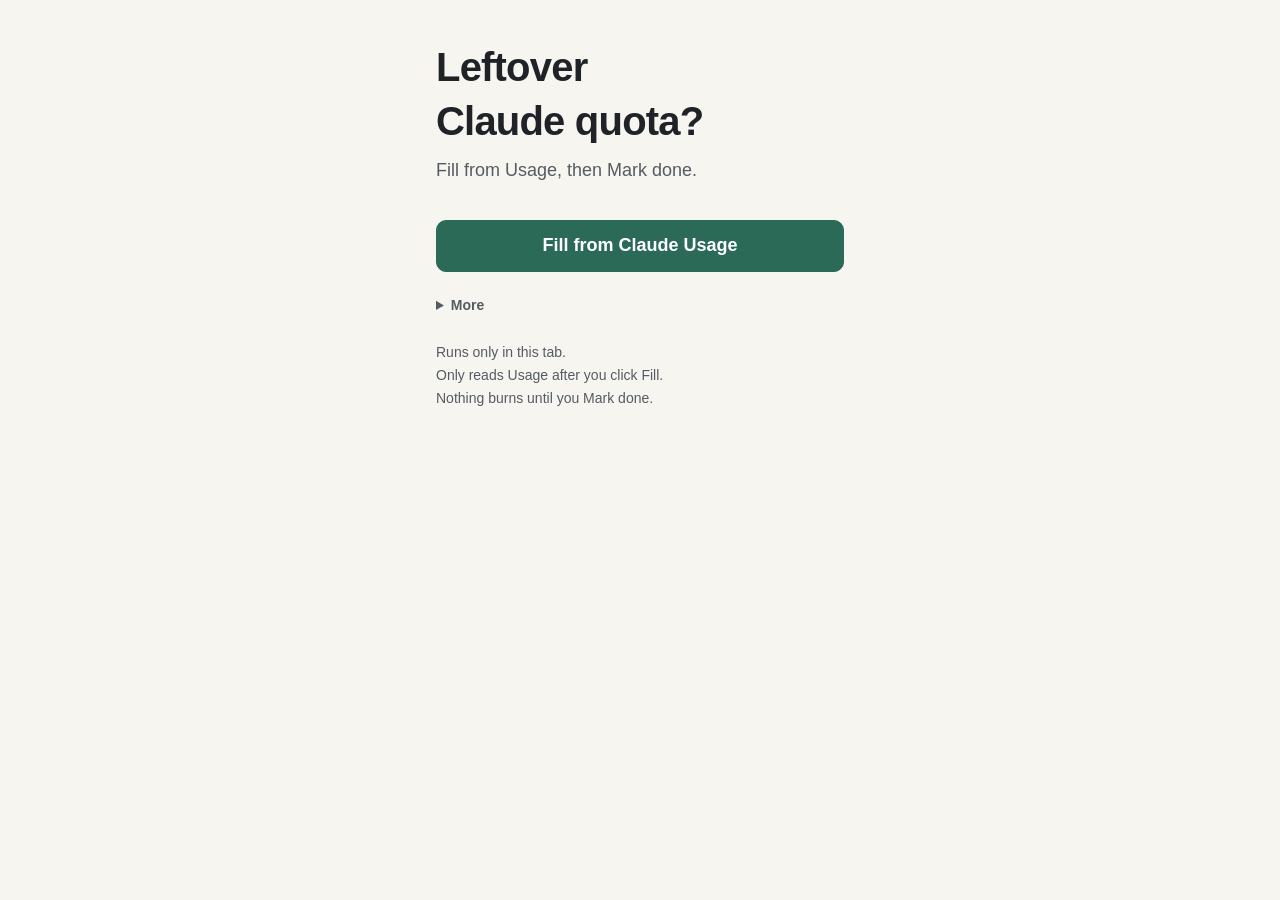
==== index.html @ 46fb60c3 "Focus the first visit on Fill, then one hero First visit shows the lead, the subline, and Fill from " ====
<!doctype html>
<html lang="en">
<head>
  <meta charset="utf-8">
  <meta name="viewport" content="width=device-width, initial-scale=1">
  <!-- Prototype stays offline: only local css/js. No requests, no remote images, no form posts. -->
  <meta http-equiv="Content-Security-Policy" content="default-src 'self'; img-src 'self' data:; connect-src 'none'; form-action 'none'; base-uri 'none'; object-src 'none'">
  <link rel="icon" href="data:,">
  <title>Leftover Claude quota?</title>
  <link rel="stylesheet" href="css/style.css">
</head>
<body>
  <header class="top">
    <div class="wrap">
      <h1>Leftover Claude quota?</h1>
      <p class="lead">Fill from Usage, then Mark done.</p>
    </div>
  </header>

  <main class="wrap" data-phase="first">
    <section id="calc" class="focus" aria-labelledby="calc-title">
      <h2 id="calc-title" class="visually-hidden"><span class="num">1</span>Copy numbers</h2>

      <form id="calc-form" novalidate>
        <div class="calc-actions focus-actions">
          <button type="button" class="primary" id="fill-usage-btn">Fill from Claude Usage</button>
          <p id="fill-status" class="fill-status" role="status" hidden></p>
        </div>

        <div id="usage-fields" hidden>
          <p class="msg info" id="restore-note" hidden>Brought back what you typed in this tab. Reset times may have changed — check Usage, then Get project.</p>

          <label class="field" for="claude-plan">Which plan?
            <select id="claude-plan">
              <option value="">Choose</option>
              <option value="pro">Pro</option>
              <option value="max5">Max (5×)</option>
              <option value="max20">Max (20×)</option>
              <option value="team">Team / Enterprise</option>
              <option value="other">Other plan</option>
              <option value="api">API billing</option>
            </select>
          </label>
          <p class="msg warn" id="claude-api" hidden>API billing has no session/weekly window — this tool doesn’t apply.</p>

          <fieldset class="service" id="svc-claude" aria-label="Claude usage">
            <div class="svc-body" id="claude-body">
              <div class="copy-grid" id="services"><!-- filled by js/app.js --></div>
            </div>
          </fieldset>
          <div class="calc-actions">
            <button type="submit" class="secondary" id="calc-btn">Get project</button>
          </div>
        </div>
      </form>

      <div id="calc-results" class="results" aria-live="polite"></div>

      <details class="overflow" id="overflow">
        <summary>More</summary>

        <p class="overflow-actions"><button type="button" class="secondary" id="example-btn">Try sample</button></p>

        <details class="how-copy">
          <summary>How to copy</summary>
          <ol class="copy-path" aria-label="Open Usage">
            <li>Claude</li>
            <li>Settings</li>
            <li>Usage</li>
          </ol>

          <ol class="num-key">
            <li><strong>Session</strong> — % used or left this window</li>
            <li><strong>Resets in</strong> — time until this window resets (skip if unused / blank)</li>
            <li><strong>Weekly</strong> — % + weekday &amp; time it resets</li>
          </ol>

          <div class="usage-map">
            <p class="hint">Example numbers, not a real screenshot. The fields below use the same numbers.</p>
            <div class="map-grid">
              <div class="map-block" data-slot="1" data-pct="72">
                <p class="map-k"><span class="map-mark">①</span> <span class="mode-label" data-used="Session — % used" data-left="Session — % left">Session — % used</span></p>
                <p class="map-v">72%</p>
                <span class="demo-bar" aria-hidden="true"><i class="demo-fill-72"></i></span>
              </div>
              <div class="map-block" data-slot="2" data-hours="3" data-minutes="12">
                <p class="map-k"><span class="map-mark">②</span> Resets in</p>
                <p class="map-v">3 hr 12 min</p>
              </div>
              <div class="map-block" data-slot="3" data-pct="31" data-day="4" data-clock="08:00">
                <p class="map-k"><span class="map-mark">③</span> <span class="mode-label" data-used="Weekly — % used" data-left="Weekly — % left">Weekly — % used</span></p>
                <p class="map-v">31% · Thu 8:00</p>
                <span class="demo-bar" aria-hidden="true"><i class="demo-fill-31"></i></span>
              </div>
            </div>
          </div>
        </details>

        <section id="quiz" aria-labelledby="quiz-title">
          <details class="prefs">
          <summary>Preferences (optional)</summary>
          <h2 id="quiz-title"><span class="num">2</span>Preferences <small>(optional)</small></h2>
          <p class="privacy">Answers stay in this tab until you close it.</p>
          <p class="skip-row"><button type="button" id="skip-btn" class="secondary">Skip to recommendations</button></p>

          <form id="quiz-form" novalidate>
            <fieldset class="q">
              <legend><span class="qn">Question 1</span> What do you want to use it for? (pick any)</legend>
              <div class="chips" id="q-domains"></div>
              <label class="field other">Something else:
                <input type="text" id="q-other" maxlength="40" autocomplete="off" placeholder="e.g. pets, childcare">
              </label>
            </fieldset>

            <fieldset class="q">
              <legend><span class="qn">Question 2</span> One thing you want to do soon?</legend>
              <label class="field">
                <span class="hint">One sentence is enough. If you write it, we’ll add a project card for that.</span>
                <input type="text" id="q-wish" maxlength="80" autocomplete="off" placeholder="e.g. Mom’s 60th birthday, learn three recipes">
              </label>
            </fieldset>

            <fieldset class="q">
              <legend><span class="qn">Question 3</span> What should you have when it’s done? (pick any)</legend>
              <div class="chips" id="q-outputs"></div>
            </fieldset>

            <fieldset class="q">
              <legend><span class="qn">Question 4</span> Who is this for? (pick any)</legend>
              <div class="chips" id="q-audiences"></div>
            </fieldset>

            <div class="clear-row">
              <button type="button" id="clear-btn" class="secondary">Clear my answers</button>
              <p class="hint">Clears quiz answers, step 1 numbers, and finished projects.</p>
              <p class="msg ok" id="clear-msg" role="status" hidden></p>
            </div>
          </form>
          </details>
        </section>

        <details id="recs-more" class="smaller" hidden>
          <summary>More projects</summary>
          <div id="more-list" class="cards"></div>
        </details>

        <details class="rules">
          <summary>How is the band chosen?</summary>
          <ol>
            <li>Session left and Weekly left: <strong>the smaller one</strong> is the effective left.</li>
            <li><strong>Large</strong>: both over 50% (50% itself is not over), <strong>and</strong> more than 1 day until the weekly reset.</li>
            <li><strong>Medium</strong>: one window is 20%–50% left. Both over 50% but the weekly reset is within 1 day is also Medium.</li>
            <li><strong>Small</strong>: one window is under 20% left, <strong>or</strong> only a few hours until the weekly reset (under 5 hours).</li>
            <li>If two rules match, use the smaller band. Nothing left means wait for a reset before a new project.</li>
            <li>Session resets every few hours, so its countdown does not change the band. If you’re limited by Session and it resets soon, Get project again after it resets.</li>
            <li>Small is about 15–30 minutes. Medium is about an hour. Large is about 2–3 hours, sometimes across more than one sitting.</li>
            <li>The band uses the percentages only, not which plan you pay for. The same 50% left can do more on a higher plan; that gap isn’t published.</li>
          </ol>
        </details>
      </details>
    </section>

    <section id="recs" class="hero-slot" aria-labelledby="recs-title" hidden>
      <h2 id="recs-title" class="visually-hidden" tabindex="-1"><span class="num">3</span>Pick a project</h2>

      <div id="done-banner" class="done-banner" role="status" hidden>
        <p id="done-line">Nice — re-copy the three numbers from Usage, then Get project again.</p>
        <button type="button" id="recalc-btn" class="primary">Back to step 1</button>
      </div>

      <div id="band-chips" class="band-chips" hidden></div>
      <div id="recs-list" class="cards"></div>
      <div id="recs-status" class="recs-status" aria-live="polite"></div>
    </section>
  </main>

  <footer class="foot">
    <div class="wrap">
      <p>Runs only in this tab.<br> Only reads Usage after you click Fill.<br> Nothing burns until you Mark done.</p>
    </div>
  </footer>

  <script src="js/projects.js"></script>
  <script src="js/core.js"></script>
  <script src="js/app.js"></script>
</body>
</html>
---- css/style.css ----
/* 只用系统字体，不加载任何外部资源。先按手机写，宽屏再放开。 */
:root {
  --bg: #f7f5f0;
  --paper: #ffffff;
  --text: #1f2328;
  --muted: #555b62;
  --line: #e0dbd0;
  --accent: #2b6a57;
  --accent-dark: #1f4f41;
  --info-bg: #eef3f1;
  --warn-bg: #fff4dc;
  --warn: #6e4a00;
  --err-bg: #fdecec;
  --err: #9b2c2c;
  --ok-bg: #e7f4ec;
  --ok: #1b5e3b;
  --small-bg: #e5f3ea;
  --small: #1b6440;
  --medium-bg: #fff0d4;
  --medium: #7f4c00;
  --large-bg: #e4ecfb;
  --large: #1f4b92;
  --none-bg: #f3e6e6;
  --none: #7d3434;
  --radius: 12px;
}

* { box-sizing: border-box; }

html { -webkit-text-size-adjust: 100%; scroll-behavior: smooth; }

body {
  margin: 0;
  background: var(--bg);
  color: var(--text);
  font: 16px/1.65 -apple-system, BlinkMacSystemFont, "PingFang SC", "Hiragino Sans GB",
    "Microsoft YaHei", "Noto Sans CJK SC", "Source Han Sans SC", "Segoe UI", sans-serif;
  overflow-wrap: anywhere;
}

.wrap { max-width: 440px; margin: 0 auto; padding: 0 16px; }

a { color: var(--accent-dark); }

h1, h2, h3 { line-height: 1.35; text-wrap: balance; }

[hidden] { display: none !important; }

/* ---------- 顶部 ---------- */
.top {
  background: transparent;
  padding: 32px 0 8px;
}
.tag {
  display: inline-block;
  margin: 0 0 10px;
  padding: 2px 10px;
  border-radius: 999px;
  background: var(--info-bg);
  color: var(--accent-dark);
  font-size: 13px;
}
.top h1 { margin: 0 0 8px; font-size: 34px; letter-spacing: -0.02em; }
.lead { margin: 0; color: var(--muted); font-size: 18px; }
.how-copy { margin: 0 0 12px; }
.how-copy > summary,
.prefs > summary { cursor: pointer; font-weight: 600; color: var(--accent-dark); }
.prefs > summary { font-size: 22px; color: var(--text); }
.num-key { margin: 10px 0 4px; padding-left: 1.25em; }
.num-key li { margin: 4px 0; }
.how-copy .usage-map { margin-top: 12px; }
.how-copy .map-grid { margin-top: 8px; }
.empty-title { margin: 8px 0 0; font-weight: 700; }
.empty-hint { margin: 4px 0 0; color: var(--muted); }

/* ---------- 每一步 ---------- */
.focus, .hero-slot {
  margin: 12px 0 0;
  padding: 0;
  background: transparent;
  border: 0;
  scroll-margin-top: 12px;
}
.step {
  margin: 22px 0;
  padding: 20px 16px;
  background: var(--paper);
  border: 1px solid var(--line);
  border-radius: var(--radius);
  scroll-margin-top: 12px;
}
.step h2 { margin: 0 0 10px; font-size: 22px; display: flex; align-items: center; gap: 10px; flex-wrap: wrap; }
.step h2 small { font-size: 14px; font-weight: normal; color: var(--muted); }
.num {
  display: inline-grid;
  place-items: center;
  width: 30px;
  height: 30px;
  border-radius: 50%;
  background: var(--accent);
  color: #fff;
  font-size: 16px;
  flex: none;
}

.honest {
  margin: 14px 0;
  padding: 12px 14px;
  background: var(--warn-bg);
  border-left: 4px solid #d49a1a;
  border-radius: 8px;
}
.honest p { margin: 0; }

.copy-path {
  list-style: none;
  margin: 8px 0 4px;
  padding: 12px 14px;
  background: var(--info-bg);
  border-radius: 10px;
  font-weight: 700;
  font-size: 18px;
  line-height: 1.45;
}
.copy-path li { display: block; }
.copy-path li + li::before { content: "→ "; font-weight: 600; }
.copy-aside { margin: 4px 0 0; color: var(--muted); font-size: 14px; }

.usage-map { margin: 14px 0 0; padding: 0; }
.usage-map figcaption { color: var(--muted); font-size: 14px; margin: 0 0 8px; }
.map-grid, .copy-grid {
  display: grid;
  gap: 12px;
  margin: 0;
}
.map-block, .copy-slot {
  min-width: 0;
  padding: 12px;
  border: 1px dashed #b9b2a4;
  border-radius: 10px;
  background: #fcfbf8;
}
.map-k { margin: 0; font-weight: 600; font-size: 15px; }
.map-v { margin: 8px 0; font-size: 22px; font-weight: 700; line-height: 1.3; }
.map-mark {
  display: inline-grid;
  place-items: center;
  min-width: 1.7em;
  height: 1.7em;
  margin-right: 4px;
  padding: 0 5px;
  border-radius: 999px;
  background: var(--accent);
  color: #fff;
  font-size: 13px;
  font-weight: 700;
  vertical-align: 1px;
}
.demo-bar { display: block; height: 8px; border-radius: 4px; background: #e6e1d6; overflow: hidden; }
.demo-bar i { display: block; height: 100%; background: #8c8577; }
.demo-fill-72 { width: 72%; }
.demo-fill-31 { width: 31%; }
.copy-slot h3 { margin: 0 0 8px; font-size: 16px; }
.copy-slot .field .hint { display: block; }
@media (min-width: 720px) {
  .copy-slot[data-slot="2"] .reset .choice:first-of-type {
    display: grid;
    grid-template-columns: auto 1fr;
    align-items: center;
    column-gap: 8px;
  }
  .copy-slot[data-slot="2"] .reset .choice:first-of-type > .unit { grid-column: 2; }
}
.visually-hidden {
  position: absolute;
  width: 1px;
  height: 1px;
  padding: 0;
  margin: -1px;
  overflow: hidden;
  clip: rect(0, 0, 0, 0);
  white-space: nowrap;
  border: 0;
}

.hint { color: var(--muted); font-size: 14px; margin: 4px 0; }
.small { color: var(--muted); font-size: 14px; }
.privacy { color: var(--muted); }

/* ---------- 表单 ---------- */
fieldset { border: 0; margin: 0; padding: 0; min-width: 0; }
legend { padding: 0; }

input[type="text"], input[type="time"], select {
  font: inherit;
  font-size: 16px; /* 16px 以下 iPhone 会自动放大页面 */
  color: var(--text);
  padding: 7px 10px;
  border: 1px solid #b9b2a4;
  border-radius: 8px;
  background: #fff;
  max-width: 100%;
}
input[type="text"] { width: 100%; }
input:focus, select:focus, button:focus, summary:focus, a:focus {
  outline: 3px solid #7fb8a6;
  outline-offset: 2px;
}
[aria-invalid="true"] { border-color: var(--err) !important; background: var(--err-bg) !important; }

input[type="radio"], input[type="checkbox"] { width: 18px; height: 18px; accent-color: var(--accent); vertical-align: -3px; }

.field { display: block; margin: 10px 0; }
.field select, .field input[type="time"] { margin-top: 4px; }

.services, .copy-grid { display: grid; gap: 12px; }

.service {
  border: 0;
  margin: 12px 0 0;
  padding: 0;
  background: transparent;
}
.where { margin: 8px 0; padding: 6px 10px; background: var(--info-bg); border-radius: 8px; font-size: 15px; }

.inline { margin: 10px 0; }
.inline legend { font-weight: 600; margin-bottom: 4px; }
.inline label { display: inline-flex; align-items: center; gap: 6px; margin: 4px 16px 4px 0; }

.window { margin-top: 14px; padding-top: 12px; border-top: 1px dashed var(--line); }
.window h3 { margin: 0; font-size: 16px; }
.pct { display: flex; align-items: center; gap: 6px; margin-top: 4px; }
.pct input { width: 7em; }

.reset legend { font-weight: 600; margin: 6px 0 2px; }
.choice { display: flex; align-items: center; flex-wrap: wrap; gap: 6px; margin: 6px 0; }
.choice input.short { width: 3.6em; }
.unit { display: inline-flex; align-items: center; gap: 6px; white-space: nowrap; }

.row { display: flex; flex-wrap: wrap; gap: 4px 20px; }
.row .field { margin: 8px 0; }

button {
  font: inherit;
  cursor: pointer;
  border-radius: 10px;
  padding: 10px 18px;
  min-height: 44px;
}
.primary {
  background: var(--accent);
  border: 1px solid var(--accent);
  color: #fff;
  font-weight: 600;
}
.primary:hover { background: var(--accent-dark); }
.secondary {
  background: #fff;
  border: 1px solid #b9b2a4;
  color: var(--text);
}
.secondary:hover { background: var(--bg); }
.calc-actions { display: flex; flex-wrap: wrap; gap: 10px; margin-top: 16px; }
.calc-actions button { flex: 1 1 100%; }
.focus-actions { margin-top: 22px; }
.focus-actions .primary { width: 100%; font-size: 18px; min-height: 52px; }
#calc-btn { font-size: 17px; }
.fill-status { flex: 1 0 100%; margin: 0; font-size: 14px; }
.fill-status.working { color: var(--muted); }
.fill-status.ok { color: var(--ok); }
.fill-status.warn { color: var(--warn); }
#calc-btn { margin: 0; width: 100%; }

/* ---------- 计算结果 ---------- */
.results { margin-top: 14px; }
.result {
  margin: 10px 0;
  padding: 12px 14px;
  border-radius: var(--radius);
  border: 1px solid var(--line);
}
.result-title { margin: 0 0 4px; font-weight: 700; font-size: 17px; }
.result-summary { margin: 0 0 6px; font-weight: 600; }
.result ul { margin: 4px 0; padding-left: 20px; }
.result .notes li { color: var(--warn); }
.result-error { background: var(--err-bg); border-color: #e6b8b8; }
.result-error li { color: var(--err); }
.next { font-weight: 600; }

.msg { margin: 8px 0; padding: 8px 12px; border-radius: 8px; }
.msg.info { background: var(--info-bg); }
.msg.warn { background: var(--warn-bg); color: var(--warn); }
.msg.ok { background: var(--ok-bg); color: var(--ok); }

.rules { margin-top: 16px; }
.rules summary { cursor: pointer; font-weight: 600; color: var(--accent-dark); }
.rules ol { padding-left: 20px; }

/* 档位颜色（同时都写了文字，不只靠颜色区分） */
.band-small { background: var(--small-bg); }
.band-medium { background: var(--medium-bg); }
.band-large { background: var(--large-bg); }
.band-none { background: var(--none-bg); }
.badge {
  display: inline-block;
  padding: 1px 10px;
  border-radius: 999px;
  font-size: 14px;
  font-weight: 700;
  background: #fff;
  border: 1px solid currentColor;
}
.band-small .badge { color: var(--small); }
.band-medium .badge { color: var(--medium); }
.band-large .badge { color: var(--large); }
.band-none .badge { color: var(--none); }
.msg.band { font-weight: 600; }

/* ---------- 问卷 ---------- */
.q { margin: 16px 0; }
.q legend { font-weight: 600; margin-bottom: 6px; }
.qn {
  display: inline-block;
  margin-right: 6px;
  padding: 0 8px;
  border-radius: 6px;
  background: var(--info-bg);
  color: var(--accent-dark);
  font-size: 13px;
}
.chips { display: flex; flex-wrap: wrap; gap: 8px; }
.chip {
  display: inline-flex;
  align-items: center;
  gap: 6px;
  padding: 7px 12px;
  border: 1px solid #c9c2b4;
  border-radius: 999px;
  background: #fff;
  cursor: pointer;
  min-height: 40px;
}
.chip:has(input:checked) { border-color: var(--accent); background: var(--info-bg); }
.chip-2line { border-radius: 12px; align-items: flex-start; }
.chip-2line input { margin-top: 3px; }
.chip-hint { display: block; color: var(--muted); font-size: 13px; line-height: 1.4; }
.skip-row { display: flex; flex-wrap: wrap; align-items: center; gap: 6px 10px; margin: 10px 0; color: var(--muted); font-size: 15px; }
.skip-row button { min-height: 40px; padding: 6px 14px; }
.other { margin-top: 12px; }
.other input { margin-top: 4px; }
.clear-row { margin-top: 18px; padding-top: 14px; border-top: 1px dashed var(--line); }

/* ---------- 推荐：一行档位芯片 + 一张全宽 hero ---------- */
.recs-status { margin: 10px 0 0; color: var(--muted); font-size: 14px; }
.recs-status .msg,
.recs-status .band-small,
.recs-status .band-medium,
.recs-status .band-large,
.recs-status .band-none {
  background: transparent;
  padding: 0;
  margin: 4px 0 0;
  border-radius: 0;
  font-weight: 500;
  color: var(--muted);
}
.recs-status .msg.warn { color: var(--warn); }
.recs-status .msg.ok { color: var(--ok); }
.band-chips {
  display: flex;
  flex-wrap: nowrap;
  align-items: center;
  gap: 8px;
  margin: 18px 0 12px;
  white-space: nowrap;
}
.band-chip {
  display: inline-block;
  padding: 3px 12px;
  border-radius: 999px;
  background: var(--paper);
  border: 1px solid var(--line);
  font-size: 14px;
  font-weight: 700;
  line-height: 1.4;
}
.cards {
  display: block;
  margin: 0;
}
.card {
  display: flex;
  flex-direction: column;
  padding: 14px;
  border: 1px solid var(--line);
  border-radius: var(--radius);
  background: #fff;
}
#recs-list .card {
  width: 100%;
  padding: 22px 20px 18px;
  border: 0;
  border-top: 6px solid var(--accent);
  border-radius: 16px;
  background: var(--paper);
  box-shadow: 0 12px 32px rgba(31, 35, 40, 0.14);
}
#recs-list .card.band-small { border-top-color: var(--small); }
#recs-list .card.band-medium { border-top-color: var(--medium); }
#recs-list .card.band-large { border-top-color: var(--large); }
.card .why-line { margin: 0 0 12px; }
.card .steps { margin: 0 0 12px; }
.card .steps summary { cursor: pointer; font-weight: 600; color: var(--accent-dark); }
.card h3 { margin: 0 0 8px; font-size: 18px; }
#recs-list .card h3 { font-size: 26px; line-height: 1.25; }
#recs-list .card .why-line { font-size: 17px; }
.card dl { margin: 0 0 12px; flex: 1; }
.card dt { margin-top: 10px; font-weight: 700; font-size: 14px; color: var(--accent-dark); }
.card dd { margin: 2px 0 0; }
.card ol, .card ul { margin: 2px 0 0; padding-left: 20px; }
.card li { margin: 3px 0; }
.why-line { color: var(--text); }
#recs-title:focus { outline: none; }
.done-btn { background: var(--accent); border: 1px solid var(--accent); color: #fff; font-weight: 600; width: 100%; }
.done-btn:hover { background: var(--accent-dark); }

.done-banner {
  margin: 10px 0 14px;
  padding: 14px;
  border-radius: var(--radius);
  background: var(--ok-bg);
  border: 1px solid #b7dcc5;
}
.done-title { margin: 0 0 6px; font-weight: 700; font-size: 18px; color: var(--ok); }

.overflow { margin-top: 22px; }
.overflow > summary { cursor: pointer; color: var(--muted); font-size: 14px; font-weight: 600; }
.overflow-actions { margin: 12px 0; }
.overflow-actions .secondary { width: auto; }
.smaller { margin-top: 10px; }
.smaller summary { cursor: pointer; font-weight: 600; color: var(--accent-dark); padding: 6px 0; }
.loop { color: var(--muted); font-size: 14px; border-top: 1px dashed var(--line); padding-top: 10px; }

/* ---------- 底部 ---------- */
.foot { padding: 10px 0 40px; color: var(--muted); font-size: 14px; }

/* ---------- 宽屏 ---------- */
@media (min-width: 720px) {
  .top { padding: 40px 0 12px; }
  .top h1 { font-size: 40px; }
}
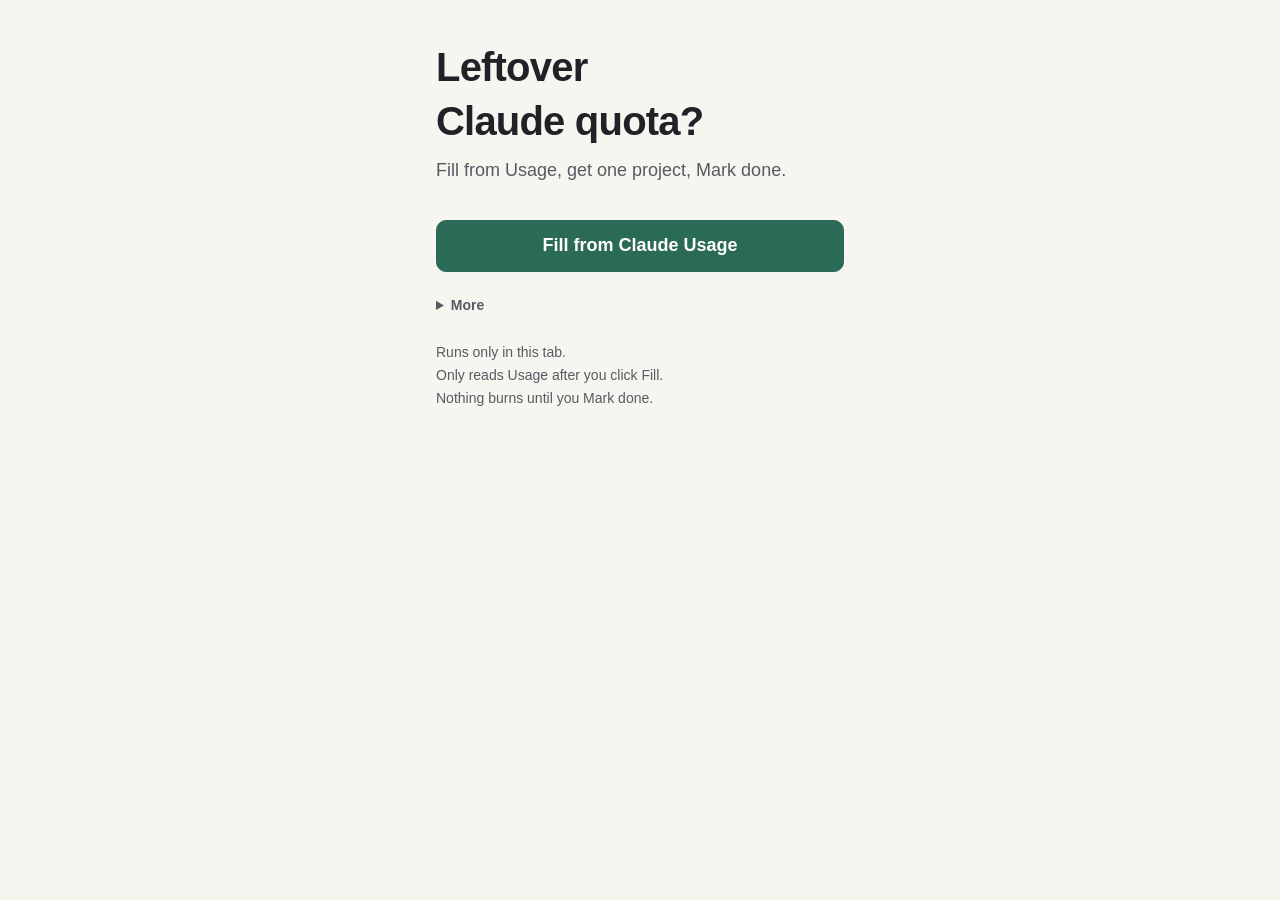
==== commit 9cfac035: "ux: Fill flow copy — Get project primary after Fill, Fill again, README link, restore hint" ====
--- a/index.html
+++ b/index.html
@@ -13,7 +13,7 @@
   <header class="top">
     <div class="wrap">
       <h1>Leftover Claude quota?</h1>
-      <p class="lead">Fill from Usage, then Mark done.</p>
+      <p class="lead">Fill from Usage, get one project, Mark done.</p>
     </div>
   </header>
 
@@ -28,7 +28,7 @@
         </div>
 
         <div id="usage-fields" hidden>
-          <p class="msg info" id="restore-note" hidden>Brought back what you typed in this tab. Reset times may have changed — check Usage, then Get project.</p>
+          <p class="msg info" id="restore-note" hidden>Restored from this tab. Check Usage, then Get project.</p>
 
           <label class="field" for="claude-plan">Which plan?
             <select id="claude-plan">
@@ -164,8 +164,8 @@
       <h2 id="recs-title" class="visually-hidden" tabindex="-1"><span class="num">3</span>Pick a project</h2>
 
       <div id="done-banner" class="done-banner" role="status" hidden>
-        <p id="done-line">Nice — re-copy the three numbers from Usage, then Get project again.</p>
-        <button type="button" id="recalc-btn" class="primary">Back to step 1</button>
+        <p id="done-line">Nice. Fill again when you’re ready.</p>
+        <button type="button" id="recalc-btn" class="primary">Fill again</button>
       </div>
 
       <div id="band-chips" class="band-chips" hidden></div>
